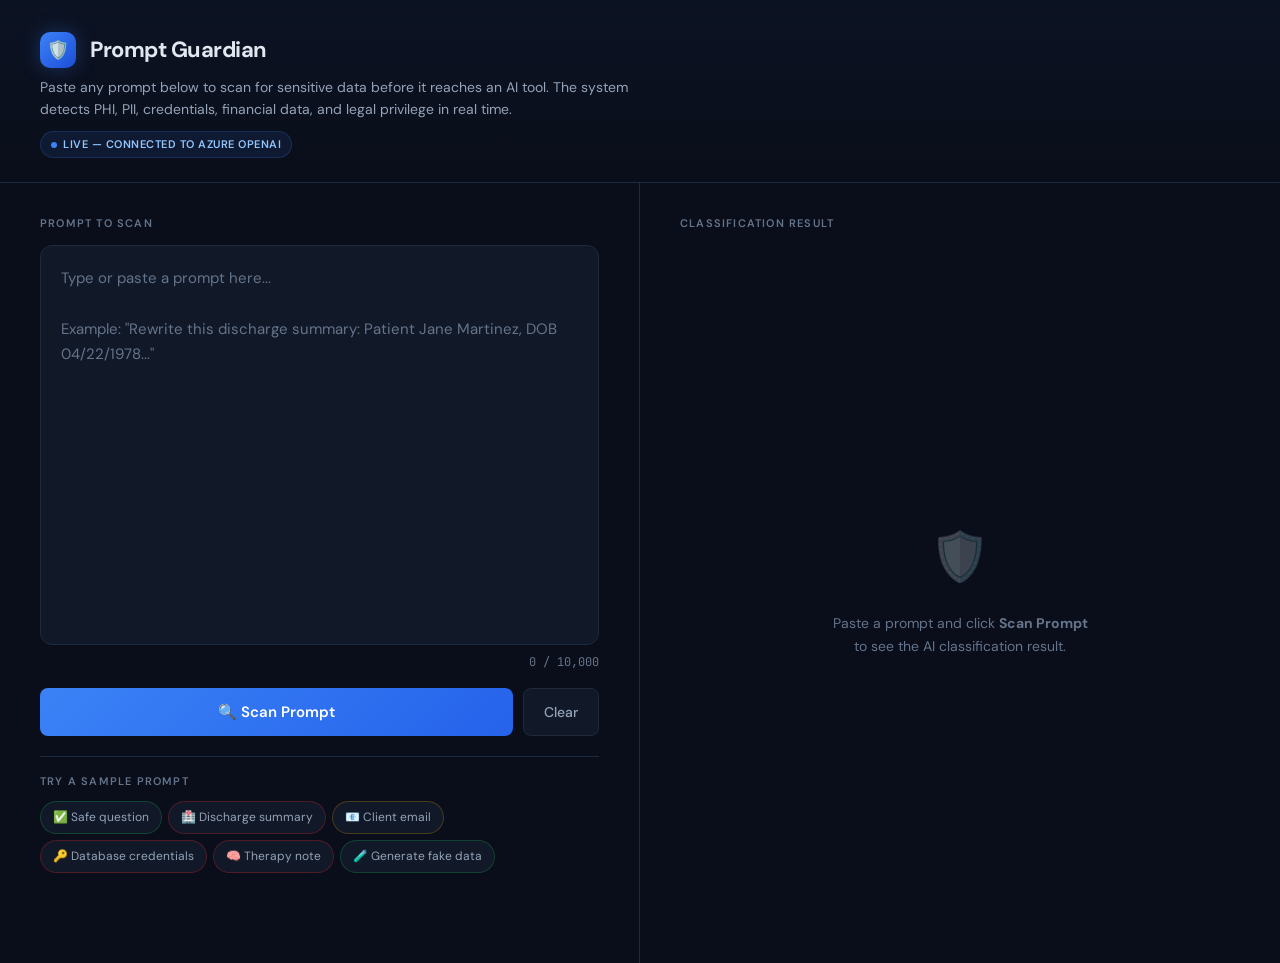
==== 10-prompt-guardian/sim-ui/index.html @ dbdebcb2 "Project 10 Phase 2 complete - Simulation UI with live Azure OpenAI classification" ====
<!DOCTYPE html>
<html lang="en">
<head>
<meta charset="UTF-8">
<meta name="viewport" content="width=device-width, initial-scale=1.0">
<title>Prompt Guardian — AI Prompt Safety Scanner</title>
<link href="https://fonts.googleapis.com/css2?family=DM+Sans:wght@400;500;600;700&family=JetBrains+Mono:wght@400;500&display=swap" rel="stylesheet">
<style>
  :root {
    --bg: #0a0e1a;
    --surface: #111827;
    --surface-hover: #1a2236;
    --border: #1e2a3e;
    --border-focus: #3b82f6;
    --text: #e2e8f0;
    --text-muted: #94a3b8;
    --text-dim: #64748b;
    --accent: #3b82f6;
    --allow-bg: #052e16;
    --allow-border: #16a34a;
    --allow-text: #4ade80;
    --allow-glow: rgba(74, 222, 128, 0.1);
    --redact-bg: #1a1500;
    --redact-border: #ca8a04;
    --redact-text: #facc15;
    --redact-glow: rgba(250, 204, 21, 0.1);
    --block-bg: #1a0505;
    --block-border: #dc2626;
    --block-text: #f87171;
    --block-glow: rgba(248, 113, 113, 0.1);
    --radius: 12px;
    --radius-sm: 8px;
    --font: 'DM Sans', sans-serif;
    --mono: 'JetBrains Mono', monospace;
  }

  * { margin: 0; padding: 0; box-sizing: border-box; }

  body {
    font-family: var(--font);
    background: var(--bg);
    color: var(--text);
    min-height: 100vh;
    line-height: 1.6;
  }

  /* Header */
  .header {
    padding: 32px 40px 24px;
    border-bottom: 1px solid var(--border);
    background: linear-gradient(180deg, rgba(59,130,246,0.04) 0%, transparent 100%);
  }

  .header-top {
    display: flex;
    align-items: center;
    gap: 14px;
    margin-bottom: 8px;
  }

  .shield-icon {
    width: 36px;
    height: 36px;
    background: linear-gradient(135deg, #3b82f6, #1d4ed8);
    border-radius: 10px;
    display: flex;
    align-items: center;
    justify-content: center;
    font-size: 18px;
    box-shadow: 0 0 20px rgba(59, 130, 246, 0.3);
  }

  .header h1 {
    font-size: 22px;
    font-weight: 700;
    letter-spacing: -0.5px;
  }

  .header p {
    color: var(--text-muted);
    font-size: 14px;
    max-width: 600px;
  }

  .header .badge {
    display: inline-flex;
    align-items: center;
    gap: 6px;
    background: rgba(59, 130, 246, 0.1);
    border: 1px solid rgba(59, 130, 246, 0.2);
    color: #93c5fd;
    font-size: 11px;
    font-weight: 600;
    padding: 4px 10px;
    border-radius: 20px;
    margin-top: 10px;
    text-transform: uppercase;
    letter-spacing: 0.5px;
  }

  .badge::before {
    content: '';
    width: 6px;
    height: 6px;
    background: #3b82f6;
    border-radius: 50%;
    animation: pulse-dot 2s ease-in-out infinite;
  }

  @keyframes pulse-dot {
    0%, 100% { opacity: 1; }
    50% { opacity: 0.4; }
  }

  /* Main layout */
  .main {
    display: grid;
    grid-template-columns: 1fr 1fr;
    min-height: calc(100vh - 120px);
  }

  /* Left panel - input */
  .panel-input {
    padding: 32px 40px;
    border-right: 1px solid var(--border);
    display: flex;
    flex-direction: column;
  }

  .panel-label {
    font-size: 11px;
    font-weight: 600;
    text-transform: uppercase;
    letter-spacing: 1.2px;
    color: var(--text-dim);
    margin-bottom: 12px;
  }

  .prompt-textarea {
    flex: 1;
    min-height: 240px;
    max-height: 400px;
    background: var(--surface);
    border: 1px solid var(--border);
    border-radius: var(--radius);
    padding: 20px;
    font-family: var(--font);
    font-size: 15px;
    color: var(--text);
    resize: none;
    outline: none;
    transition: border-color 0.2s, box-shadow 0.2s;
    line-height: 1.7;
  }

  .prompt-textarea::placeholder {
    color: var(--text-dim);
  }

  .prompt-textarea:focus {
    border-color: var(--border-focus);
    box-shadow: 0 0 0 3px rgba(59, 130, 246, 0.15);
  }

  .char-count {
    font-family: var(--mono);
    font-size: 12px;
    color: var(--text-dim);
    text-align: right;
    margin-top: 8px;
  }

  /* Buttons */
  .button-row {
    display: flex;
    gap: 10px;
    margin-top: 16px;
  }

  .btn-scan {
    flex: 1;
    padding: 14px 24px;
    background: linear-gradient(135deg, #3b82f6, #2563eb);
    border: none;
    border-radius: var(--radius-sm);
    color: white;
    font-family: var(--font);
    font-size: 15px;
    font-weight: 600;
    cursor: pointer;
    transition: all 0.2s;
    display: flex;
    align-items: center;
    justify-content: center;
    gap: 8px;
  }

  .btn-scan:hover:not(:disabled) {
    transform: translateY(-1px);
    box-shadow: 0 4px 20px rgba(59, 130, 246, 0.4);
  }

  .btn-scan:disabled {
    opacity: 0.5;
    cursor: not-allowed;
  }

  .btn-scan.scanning {
    background: linear-gradient(135deg, #1e40af, #1d4ed8);
  }

  .btn-clear {
    padding: 14px 20px;
    background: var(--surface);
    border: 1px solid var(--border);
    border-radius: var(--radius-sm);
    color: var(--text-muted);
    font-family: var(--font);
    font-size: 14px;
    font-weight: 500;
    cursor: pointer;
    transition: all 0.2s;
  }

  .btn-clear:hover {
    border-color: var(--text-dim);
    color: var(--text);
  }

  /* Sample prompts */
  .samples {
    margin-top: 20px;
    padding-top: 16px;
    border-top: 1px solid var(--border);
  }

  .samples-label {
    font-size: 11px;
    font-weight: 600;
    text-transform: uppercase;
    letter-spacing: 1.2px;
    color: var(--text-dim);
    margin-bottom: 10px;
  }

  .sample-chips {
    display: flex;
    flex-wrap: wrap;
    gap: 6px;
  }

  .chip {
    padding: 6px 12px;
    background: var(--surface);
    border: 1px solid var(--border);
    border-radius: 20px;
    font-size: 12px;
    color: var(--text-muted);
    cursor: pointer;
    transition: all 0.2s;
    white-space: nowrap;
  }

  .chip:hover {
    border-color: var(--accent);
    color: var(--text);
    background: rgba(59, 130, 246, 0.05);
  }

  .chip.phi { border-color: rgba(220, 38, 38, 0.3); }
  .chip.phi:hover { border-color: #dc2626; color: var(--block-text); }
  .chip.pii { border-color: rgba(202, 138, 4, 0.3); }
  .chip.pii:hover { border-color: #ca8a04; color: var(--redact-text); }
  .chip.clean { border-color: rgba(22, 163, 74, 0.3); }
  .chip.clean:hover { border-color: #16a34a; color: var(--allow-text); }
  .chip.cred { border-color: rgba(220, 38, 38, 0.3); }
  .chip.cred:hover { border-color: #dc2626; color: var(--block-text); }

  /* Right panel - results */
  .panel-result {
    padding: 32px 40px;
    display: flex;
    flex-direction: column;
    overflow-y: auto;
  }

  /* Empty state */
  .empty-state {
    flex: 1;
    display: flex;
    flex-direction: column;
    align-items: center;
    justify-content: center;
    text-align: center;
    color: var(--text-dim);
  }

  .empty-state .icon {
    font-size: 48px;
    margin-bottom: 16px;
    opacity: 0.3;
  }

  .empty-state p {
    font-size: 14px;
    line-height: 1.6;
  }

  /* Scanning state */
  .scanning-state {
    flex: 1;
    display: flex;
    flex-direction: column;
    align-items: center;
    justify-content: center;
  }

  .scan-animation {
    width: 48px;
    height: 48px;
    border: 3px solid var(--border);
    border-top-color: var(--accent);
    border-radius: 50%;
    animation: spin 0.8s linear infinite;
    margin-bottom: 16px;
  }

  @keyframes spin {
    to { transform: rotate(360deg); }
  }

  .scanning-text {
    color: var(--text-muted);
    font-size: 14px;
  }

  /* Result card */
  .result-card {
    animation: fadeIn 0.3s ease-out;
  }

  @keyframes fadeIn {
    from { opacity: 0; transform: translateY(10px); }
    to { opacity: 1; transform: translateY(0); }
  }

  /* Verdict banner */
  .verdict {
    padding: 20px 24px;
    border-radius: var(--radius);
    margin-bottom: 20px;
    display: flex;
    align-items: center;
    gap: 16px;
  }

  .verdict.allow {
    background: var(--allow-bg);
    border: 1px solid var(--allow-border);
    box-shadow: 0 0 30px var(--allow-glow);
  }

  .verdict.redact {
    background: var(--redact-bg);
    border: 1px solid var(--redact-border);
    box-shadow: 0 0 30px var(--redact-glow);
  }

  .verdict.block {
    background: var(--block-bg);
    border: 1px solid var(--block-border);
    box-shadow: 0 0 30px var(--block-glow);
  }

  .verdict-icon {
    font-size: 32px;
    flex-shrink: 0;
  }

  .verdict-content h2 {
    font-size: 20px;
    font-weight: 700;
    letter-spacing: -0.3px;
  }

  .verdict.allow h2 { color: var(--allow-text); }
  .verdict.redact h2 { color: var(--redact-text); }
  .verdict.block h2 { color: var(--block-text); }

  .verdict-content p {
    font-size: 14px;
    color: var(--text-muted);
    margin-top: 2px;
  }

  /* Meta row */
  .meta-row {
    display: flex;
    gap: 10px;
    margin-bottom: 20px;
    flex-wrap: wrap;
  }

  .meta-tag {
    font-family: var(--mono);
    font-size: 12px;
    padding: 5px 12px;
    border-radius: 6px;
    background: var(--surface);
    border: 1px solid var(--border);
    color: var(--text-muted);
  }

  .meta-tag span { color: var(--text); font-weight: 500; }

  /* Detail sections */
  .detail-section {
    margin-bottom: 20px;
  }

  .detail-section h3 {
    font-size: 11px;
    font-weight: 600;
    text-transform: uppercase;
    letter-spacing: 1.2px;
    color: var(--text-dim);
    margin-bottom: 8px;
  }

  .detail-box {
    background: var(--surface);
    border: 1px solid var(--border);
    border-radius: var(--radius-sm);
    padding: 16px;
    font-size: 14px;
    line-height: 1.7;
    color: var(--text);
  }

  /* Flagged content */
  .flagged-list {
    list-style: none;
    display: flex;
    flex-direction: column;
    gap: 6px;
  }

  .flagged-item {
    font-family: var(--mono);
    font-size: 13px;
    padding: 8px 12px;
    background: rgba(220, 38, 38, 0.08);
    border: 1px solid rgba(220, 38, 38, 0.2);
    border-radius: 6px;
    color: var(--block-text);
  }

  /* Redacted prompt */
  .redacted-box {
    background: var(--surface);
    border: 1px solid var(--border);
    border-radius: var(--radius-sm);
    padding: 16px;
    font-size: 14px;
    line-height: 1.7;
    color: var(--text);
    white-space: pre-wrap;
  }

  .redacted-box mark {
    background: rgba(202, 138, 4, 0.2);
    color: var(--redact-text);
    padding: 1px 6px;
    border-radius: 3px;
    font-weight: 600;
  }

  /* Audit ref */
  .audit-ref {
    font-family: var(--mono);
    font-size: 11px;
    color: var(--text-dim);
    padding: 10px 14px;
    background: var(--surface);
    border: 1px solid var(--border);
    border-radius: 6px;
    margin-top: 16px;
    display: flex;
    align-items: center;
    gap: 8px;
  }

  .audit-ref::before {
    content: '🔒';
    font-size: 13px;
  }

  /* Responsive */
  @media (max-width: 900px) {
    .main { grid-template-columns: 1fr; }
    .panel-input { border-right: none; border-bottom: 1px solid var(--border); }
    .header { padding: 24px 20px 20px; }
    .panel-input, .panel-result { padding: 24px 20px; }
  }
</style>
</head>
<body>

<div class="header">
  <div class="header-top">
    <div class="shield-icon">🛡️</div>
    <h1>Prompt Guardian</h1>
  </div>
  <p>Paste any prompt below to scan for sensitive data before it reaches an AI tool. The system detects PHI, PII, credentials, financial data, and legal privilege in real time.</p>
  <div class="badge">Live — Connected to Azure OpenAI</div>
</div>

<div class="main">
  <!-- Left: Input -->
  <div class="panel-input">
    <div class="panel-label">Prompt to scan</div>
    <textarea id="prompt" class="prompt-textarea" placeholder="Type or paste a prompt here...&#10;&#10;Example: &quot;Rewrite this discharge summary: Patient Jane Martinez, DOB 04/22/1978...&quot;"></textarea>
    <div class="char-count"><span id="charCount">0</span> / 10,000</div>

    <div class="button-row">
      <button id="scanBtn" class="btn-scan" onclick="scanPrompt()">
        <span id="scanText">🔍 Scan Prompt</span>
      </button>
      <button class="btn-clear" onclick="clearAll()">Clear</button>
    </div>

    <div class="samples">
      <div class="samples-label">Try a sample prompt</div>
      <div class="sample-chips">
        <div class="chip clean" onclick="loadSample('clean')">✅ Safe question</div>
        <div class="chip phi" onclick="loadSample('phi')">🏥 Discharge summary</div>
        <div class="chip pii" onclick="loadSample('pii')">📧 Client email</div>
        <div class="chip cred" onclick="loadSample('cred')">🔑 Database credentials</div>
        <div class="chip phi" onclick="loadSample('therapy')">🧠 Therapy note</div>
        <div class="chip clean" onclick="loadSample('fake')">🧪 Generate fake data</div>
      </div>
    </div>
  </div>

  <!-- Right: Results -->
  <div class="panel-result">
    <div class="panel-label">Classification result</div>

    <div id="emptyState" class="empty-state">
      <div class="icon">🛡️</div>
      <p>Paste a prompt and click <strong>Scan Prompt</strong><br>to see the AI classification result.</p>
    </div>

    <div id="scanningState" class="scanning-state" style="display:none">
      <div class="scan-animation"></div>
      <div class="scanning-text">Analyzing prompt with Azure OpenAI...</div>
    </div>

    <div id="resultCard" class="result-card" style="display:none"></div>
  </div>
</div>

<script>
const API_URL = 'https://fn-promptguard-061l6f.azurewebsites.net/api/classify';

const SAMPLES = {
  clean: "What's the best way to set up Azure Monitor alerts for CPU usage spikes on a virtual machine?",
  phi: "Please rewrite this discharge summary to sound more professional: Patient Jane Martinez, DOB 04/22/1978, MRN 4829301, was admitted on 03/15/2026 for acute appendicitis. Dr. Patel performed laparoscopic appendectomy. Patient discharged 03/17/2026 with Percocet 5mg prescribed.",
  pii: "Write a professional email to our client at john.smith@acmecorp.com confirming the meeting on Thursday at 2pm. His phone number is 614-555-0142.",
  cred: "I'm getting an error connecting to our production database. Here's my connection string: Server=sql-prod-east.database.windows.net;Database=PatientRecords;User Id=admin;Password=Pr0d$ecure!2026;",
  therapy: "Proofread this therapy note: Session with Alex P., age 17. Patient reports increased anxiety following parents' divorce. Expressed suicidal ideation for the first time. Safety plan established. Parent (Michelle P.) notified.",
  fake: "Generate sample patient data for testing our new intake form. I need 5 fake patients with names, DOBs, and insurance IDs."
};

const textarea = document.getElementById('prompt');
const charCount = document.getElementById('charCount');
const scanBtn = document.getElementById('scanBtn');
const scanText = document.getElementById('scanText');

textarea.addEventListener('input', () => {
  charCount.textContent = textarea.value.length;
});

function loadSample(key) {
  textarea.value = SAMPLES[key];
  charCount.textContent = textarea.value.length;
  textarea.focus();
}

function clearAll() {
  textarea.value = '';
  charCount.textContent = '0';
  document.getElementById('emptyState').style.display = 'flex';
  document.getElementById('scanningState').style.display = 'none';
  document.getElementById('resultCard').style.display = 'none';
}

async function scanPrompt() {
  const prompt = textarea.value.trim();
  if (!prompt) return;

  // Show scanning
  document.getElementById('emptyState').style.display = 'none';
  document.getElementById('resultCard').style.display = 'none';
  document.getElementById('scanningState').style.display = 'flex';
  scanBtn.disabled = true;
  scanBtn.classList.add('scanning');
  scanText.textContent = '⏳ Scanning...';

  try {
    const response = await fetch(API_URL, {
      method: 'POST',
      headers: { 'Content-Type': 'application/json', 'X-User-ID': 'sim-ui-demo' },
      body: JSON.stringify({ prompt })
    });

    const result = await response.json();
    renderResult(result);
  } catch (err) {
    renderError(err.message);
  } finally {
    scanBtn.disabled = false;
    scanBtn.classList.remove('scanning');
    scanText.textContent = '🔍 Scan Prompt';
  }
}

function renderResult(r) {
  document.getElementById('scanningState').style.display = 'none';
  const card = document.getElementById('resultCard');
  card.style.display = 'block';

  const action = (r.action || 'UNKNOWN').toUpperCase();
  const cls = action === 'ALLOW' ? 'allow' : action === 'REDACT' ? 'redact' : 'block';
  const icon = action === 'ALLOW' ? '✅' : action === 'REDACT' ? '✂️' : '⛔';
  const label = action === 'ALLOW' ? 'Safe to Proceed' : action === 'REDACT' ? 'Sensitive Content — Redacted Version Available' : 'Blocked — Sensitive Data Detected';

  let html = `
    <div class="verdict ${cls}">
      <div class="verdict-icon">${icon}</div>
      <div class="verdict-content">
        <h2>${action}</h2>
        <p>${label}</p>
      </div>
    </div>

    <div class="meta-row">
      <div class="meta-tag">Category: <span>${r.category || '—'}</span></div>
      <div class="meta-tag">Severity: <span>${r.severity || '—'}</span></div>
      <div class="meta-tag">Confidence: <span>${r.confidence || '—'}</span></div>
    </div>

    <div class="detail-section">
      <h3>AI Assessment</h3>
      <div class="detail-box">${r.summary || 'No summary available.'}</div>
    </div>

    <div class="detail-section">
      <h3>Recommended Action</h3>
      <div class="detail-box">${r.recommended_action || '—'}</div>
    </div>
  `;

  // Flagged content
  if (r.flagged_content && r.flagged_content.length > 0) {
    html += `
      <div class="detail-section">
        <h3>Flagged Content</h3>
        <ul class="flagged-list">
          ${r.flagged_content.map(f => `<li class="flagged-item">${escapeHtml(f)}</li>`).join('')}
        </ul>
      </div>
    `;
  }

  // Redacted prompt
  if (r.redacted_prompt) {
    const highlighted = escapeHtml(r.redacted_prompt).replace(
      /\[REDACTED[^\]]*\]/g,
      match => `<mark>${match}</mark>`
    );
    html += `
      <div class="detail-section">
        <h3>Redacted Version — Safe to Use</h3>
        <div class="redacted-box">${highlighted}</div>
      </div>
    `;
  }

  // Audit reference
  if (r.audit_ref) {
    html += `<div class="audit-ref">Logged to compliance audit trail: ${r.audit_ref}</div>`;
  }

  card.innerHTML = html;
}

function renderError(msg) {
  document.getElementById('scanningState').style.display = 'none';
  const card = document.getElementById('resultCard');
  card.style.display = 'block';
  card.innerHTML = `
    <div class="verdict block">
      <div class="verdict-icon">⚠️</div>
      <div class="verdict-content">
        <h2>Error</h2>
        <p>${escapeHtml(msg)}</p>
      </div>
    </div>
  `;
}

function escapeHtml(text) {
  const div = document.createElement('div');
  div.textContent = text;
  return div.innerHTML;
}

// Allow Ctrl+Enter to scan
textarea.addEventListener('keydown', (e) => {
  if (e.ctrlKey && e.key === 'Enter') scanPrompt();
});
</script>
</body>
</html>
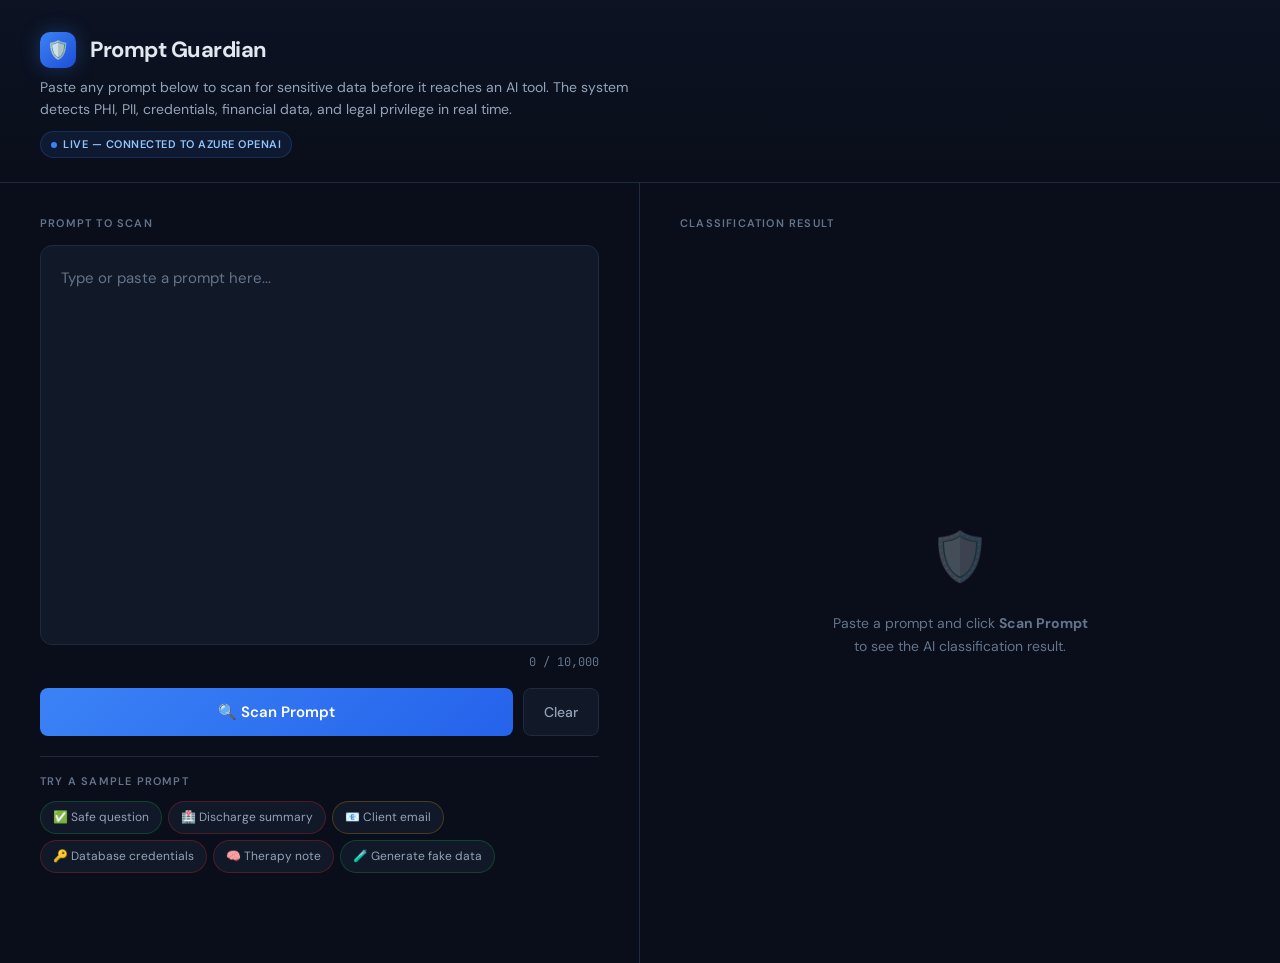
==== commit fb024521: "Project 10 Phase 4 complete - Override system with automated manager email notification" ====
--- a/10-prompt-guardian/sim-ui/index.html
+++ b/10-prompt-guardian/sim-ui/index.html
@@ -33,479 +33,78 @@
     --font: 'DM Sans', sans-serif;
     --mono: 'JetBrains Mono', monospace;
   }
-
   * { margin: 0; padding: 0; box-sizing: border-box; }
-
-  body {
-    font-family: var(--font);
-    background: var(--bg);
-    color: var(--text);
-    min-height: 100vh;
-    line-height: 1.6;
-  }
-
-  /* Header */
-  .header {
-    padding: 32px 40px 24px;
-    border-bottom: 1px solid var(--border);
-    background: linear-gradient(180deg, rgba(59,130,246,0.04) 0%, transparent 100%);
-  }
-
-  .header-top {
-    display: flex;
-    align-items: center;
-    gap: 14px;
-    margin-bottom: 8px;
-  }
-
-  .shield-icon {
-    width: 36px;
-    height: 36px;
-    background: linear-gradient(135deg, #3b82f6, #1d4ed8);
-    border-radius: 10px;
-    display: flex;
-    align-items: center;
-    justify-content: center;
-    font-size: 18px;
-    box-shadow: 0 0 20px rgba(59, 130, 246, 0.3);
-  }
-
-  .header h1 {
-    font-size: 22px;
-    font-weight: 700;
-    letter-spacing: -0.5px;
-  }
-
-  .header p {
-    color: var(--text-muted);
-    font-size: 14px;
-    max-width: 600px;
-  }
-
-  .header .badge {
-    display: inline-flex;
-    align-items: center;
-    gap: 6px;
-    background: rgba(59, 130, 246, 0.1);
-    border: 1px solid rgba(59, 130, 246, 0.2);
-    color: #93c5fd;
-    font-size: 11px;
-    font-weight: 600;
-    padding: 4px 10px;
-    border-radius: 20px;
-    margin-top: 10px;
-    text-transform: uppercase;
-    letter-spacing: 0.5px;
-  }
-
-  .badge::before {
-    content: '';
-    width: 6px;
-    height: 6px;
-    background: #3b82f6;
-    border-radius: 50%;
-    animation: pulse-dot 2s ease-in-out infinite;
-  }
-
-  @keyframes pulse-dot {
-    0%, 100% { opacity: 1; }
-    50% { opacity: 0.4; }
-  }
-
-  /* Main layout */
-  .main {
-    display: grid;
-    grid-template-columns: 1fr 1fr;
-    min-height: calc(100vh - 120px);
-  }
-
-  /* Left panel - input */
-  .panel-input {
-    padding: 32px 40px;
-    border-right: 1px solid var(--border);
-    display: flex;
-    flex-direction: column;
-  }
-
-  .panel-label {
-    font-size: 11px;
-    font-weight: 600;
-    text-transform: uppercase;
-    letter-spacing: 1.2px;
-    color: var(--text-dim);
-    margin-bottom: 12px;
-  }
-
-  .prompt-textarea {
-    flex: 1;
-    min-height: 240px;
-    max-height: 400px;
-    background: var(--surface);
-    border: 1px solid var(--border);
-    border-radius: var(--radius);
-    padding: 20px;
-    font-family: var(--font);
-    font-size: 15px;
-    color: var(--text);
-    resize: none;
-    outline: none;
-    transition: border-color 0.2s, box-shadow 0.2s;
-    line-height: 1.7;
-  }
-
-  .prompt-textarea::placeholder {
-    color: var(--text-dim);
-  }
-
-  .prompt-textarea:focus {
-    border-color: var(--border-focus);
-    box-shadow: 0 0 0 3px rgba(59, 130, 246, 0.15);
-  }
-
-  .char-count {
-    font-family: var(--mono);
-    font-size: 12px;
-    color: var(--text-dim);
-    text-align: right;
-    margin-top: 8px;
-  }
-
-  /* Buttons */
-  .button-row {
-    display: flex;
-    gap: 10px;
-    margin-top: 16px;
-  }
-
-  .btn-scan {
-    flex: 1;
-    padding: 14px 24px;
-    background: linear-gradient(135deg, #3b82f6, #2563eb);
-    border: none;
-    border-radius: var(--radius-sm);
-    color: white;
-    font-family: var(--font);
-    font-size: 15px;
-    font-weight: 600;
-    cursor: pointer;
-    transition: all 0.2s;
-    display: flex;
-    align-items: center;
-    justify-content: center;
-    gap: 8px;
-  }
-
-  .btn-scan:hover:not(:disabled) {
-    transform: translateY(-1px);
-    box-shadow: 0 4px 20px rgba(59, 130, 246, 0.4);
-  }
-
-  .btn-scan:disabled {
-    opacity: 0.5;
-    cursor: not-allowed;
-  }
-
-  .btn-scan.scanning {
-    background: linear-gradient(135deg, #1e40af, #1d4ed8);
-  }
-
-  .btn-clear {
-    padding: 14px 20px;
-    background: var(--surface);
-    border: 1px solid var(--border);
-    border-radius: var(--radius-sm);
-    color: var(--text-muted);
-    font-family: var(--font);
-    font-size: 14px;
-    font-weight: 500;
-    cursor: pointer;
-    transition: all 0.2s;
-  }
-
-  .btn-clear:hover {
-    border-color: var(--text-dim);
-    color: var(--text);
-  }
-
-  /* Sample prompts */
-  .samples {
-    margin-top: 20px;
-    padding-top: 16px;
-    border-top: 1px solid var(--border);
-  }
-
-  .samples-label {
-    font-size: 11px;
-    font-weight: 600;
-    text-transform: uppercase;
-    letter-spacing: 1.2px;
-    color: var(--text-dim);
-    margin-bottom: 10px;
-  }
-
-  .sample-chips {
-    display: flex;
-    flex-wrap: wrap;
-    gap: 6px;
-  }
-
-  .chip {
-    padding: 6px 12px;
-    background: var(--surface);
-    border: 1px solid var(--border);
-    border-radius: 20px;
-    font-size: 12px;
-    color: var(--text-muted);
-    cursor: pointer;
-    transition: all 0.2s;
-    white-space: nowrap;
-  }
-
-  .chip:hover {
-    border-color: var(--accent);
-    color: var(--text);
-    background: rgba(59, 130, 246, 0.05);
-  }
-
-  .chip.phi { border-color: rgba(220, 38, 38, 0.3); }
-  .chip.phi:hover { border-color: #dc2626; color: var(--block-text); }
-  .chip.pii { border-color: rgba(202, 138, 4, 0.3); }
-  .chip.pii:hover { border-color: #ca8a04; color: var(--redact-text); }
-  .chip.clean { border-color: rgba(22, 163, 74, 0.3); }
-  .chip.clean:hover { border-color: #16a34a; color: var(--allow-text); }
-  .chip.cred { border-color: rgba(220, 38, 38, 0.3); }
-  .chip.cred:hover { border-color: #dc2626; color: var(--block-text); }
-
-  /* Right panel - results */
-  .panel-result {
-    padding: 32px 40px;
-    display: flex;
-    flex-direction: column;
-    overflow-y: auto;
-  }
-
-  /* Empty state */
-  .empty-state {
-    flex: 1;
-    display: flex;
-    flex-direction: column;
-    align-items: center;
-    justify-content: center;
-    text-align: center;
-    color: var(--text-dim);
-  }
-
-  .empty-state .icon {
-    font-size: 48px;
-    margin-bottom: 16px;
-    opacity: 0.3;
-  }
-
-  .empty-state p {
-    font-size: 14px;
-    line-height: 1.6;
-  }
-
-  /* Scanning state */
-  .scanning-state {
-    flex: 1;
-    display: flex;
-    flex-direction: column;
-    align-items: center;
-    justify-content: center;
-  }
-
-  .scan-animation {
-    width: 48px;
-    height: 48px;
-    border: 3px solid var(--border);
-    border-top-color: var(--accent);
-    border-radius: 50%;
-    animation: spin 0.8s linear infinite;
-    margin-bottom: 16px;
-  }
-
-  @keyframes spin {
-    to { transform: rotate(360deg); }
-  }
-
-  .scanning-text {
-    color: var(--text-muted);
-    font-size: 14px;
-  }
-
-  /* Result card */
-  .result-card {
-    animation: fadeIn 0.3s ease-out;
-  }
-
-  @keyframes fadeIn {
-    from { opacity: 0; transform: translateY(10px); }
-    to { opacity: 1; transform: translateY(0); }
-  }
-
-  /* Verdict banner */
-  .verdict {
-    padding: 20px 24px;
-    border-radius: var(--radius);
-    margin-bottom: 20px;
-    display: flex;
-    align-items: center;
-    gap: 16px;
-  }
-
-  .verdict.allow {
-    background: var(--allow-bg);
-    border: 1px solid var(--allow-border);
-    box-shadow: 0 0 30px var(--allow-glow);
-  }
-
-  .verdict.redact {
-    background: var(--redact-bg);
-    border: 1px solid var(--redact-border);
-    box-shadow: 0 0 30px var(--redact-glow);
-  }
-
-  .verdict.block {
-    background: var(--block-bg);
-    border: 1px solid var(--block-border);
-    box-shadow: 0 0 30px var(--block-glow);
-  }
-
-  .verdict-icon {
-    font-size: 32px;
-    flex-shrink: 0;
-  }
-
-  .verdict-content h2 {
-    font-size: 20px;
-    font-weight: 700;
-    letter-spacing: -0.3px;
-  }
-
-  .verdict.allow h2 { color: var(--allow-text); }
-  .verdict.redact h2 { color: var(--redact-text); }
-  .verdict.block h2 { color: var(--block-text); }
-
-  .verdict-content p {
-    font-size: 14px;
-    color: var(--text-muted);
-    margin-top: 2px;
-  }
-
-  /* Meta row */
-  .meta-row {
-    display: flex;
-    gap: 10px;
-    margin-bottom: 20px;
-    flex-wrap: wrap;
-  }
-
-  .meta-tag {
-    font-family: var(--mono);
-    font-size: 12px;
-    padding: 5px 12px;
-    border-radius: 6px;
-    background: var(--surface);
-    border: 1px solid var(--border);
-    color: var(--text-muted);
-  }
-
+  body { font-family: var(--font); background: var(--bg); color: var(--text); min-height: 100vh; line-height: 1.6; }
+  .header { padding: 32px 40px 24px; border-bottom: 1px solid var(--border); background: linear-gradient(180deg, rgba(59,130,246,0.04) 0%, transparent 100%); }
+  .header-top { display: flex; align-items: center; gap: 14px; margin-bottom: 8px; }
+  .shield-icon { width: 36px; height: 36px; background: linear-gradient(135deg, #3b82f6, #1d4ed8); border-radius: 10px; display: flex; align-items: center; justify-content: center; font-size: 18px; box-shadow: 0 0 20px rgba(59, 130, 246, 0.3); }
+  .header h1 { font-size: 22px; font-weight: 700; letter-spacing: -0.5px; }
+  .header p { color: var(--text-muted); font-size: 14px; max-width: 600px; }
+  .header .badge { display: inline-flex; align-items: center; gap: 6px; background: rgba(59, 130, 246, 0.1); border: 1px solid rgba(59, 130, 246, 0.2); color: #93c5fd; font-size: 11px; font-weight: 600; padding: 4px 10px; border-radius: 20px; margin-top: 10px; text-transform: uppercase; letter-spacing: 0.5px; }
+  .badge::before { content: ''; width: 6px; height: 6px; background: #3b82f6; border-radius: 50%; animation: pulse-dot 2s ease-in-out infinite; }
+  @keyframes pulse-dot { 0%, 100% { opacity: 1; } 50% { opacity: 0.4; } }
+  .main { display: grid; grid-template-columns: 1fr 1fr; min-height: calc(100vh - 120px); }
+  .panel-input { padding: 32px 40px; border-right: 1px solid var(--border); display: flex; flex-direction: column; }
+  .panel-label { font-size: 11px; font-weight: 600; text-transform: uppercase; letter-spacing: 1.2px; color: var(--text-dim); margin-bottom: 12px; }
+  .prompt-textarea { flex: 1; min-height: 240px; max-height: 400px; background: var(--surface); border: 1px solid var(--border); border-radius: var(--radius); padding: 20px; font-family: var(--font); font-size: 15px; color: var(--text); resize: none; outline: none; transition: border-color 0.2s, box-shadow 0.2s; line-height: 1.7; }
+  .prompt-textarea::placeholder { color: var(--text-dim); }
+  .prompt-textarea:focus { border-color: var(--border-focus); box-shadow: 0 0 0 3px rgba(59, 130, 246, 0.15); }
+  .char-count { font-family: var(--mono); font-size: 12px; color: var(--text-dim); text-align: right; margin-top: 8px; }
+  .button-row { display: flex; gap: 10px; margin-top: 16px; }
+  .btn-scan { flex: 1; padding: 14px 24px; background: linear-gradient(135deg, #3b82f6, #2563eb); border: none; border-radius: var(--radius-sm); color: white; font-family: var(--font); font-size: 15px; font-weight: 600; cursor: pointer; transition: all 0.2s; display: flex; align-items: center; justify-content: center; gap: 8px; }
+  .btn-scan:hover:not(:disabled) { transform: translateY(-1px); box-shadow: 0 4px 20px rgba(59, 130, 246, 0.4); }
+  .btn-scan:disabled { opacity: 0.5; cursor: not-allowed; }
+  .btn-clear { padding: 14px 20px; background: var(--surface); border: 1px solid var(--border); border-radius: var(--radius-sm); color: var(--text-muted); font-family: var(--font); font-size: 14px; font-weight: 500; cursor: pointer; transition: all 0.2s; }
+  .btn-clear:hover { border-color: var(--text-dim); color: var(--text); }
+  .samples { margin-top: 20px; padding-top: 16px; border-top: 1px solid var(--border); }
+  .samples-label { font-size: 11px; font-weight: 600; text-transform: uppercase; letter-spacing: 1.2px; color: var(--text-dim); margin-bottom: 10px; }
+  .sample-chips { display: flex; flex-wrap: wrap; gap: 6px; }
+  .chip { padding: 6px 12px; background: var(--surface); border: 1px solid var(--border); border-radius: 20px; font-size: 12px; color: var(--text-muted); cursor: pointer; transition: all 0.2s; white-space: nowrap; }
+  .chip:hover { border-color: var(--accent); color: var(--text); background: rgba(59, 130, 246, 0.05); }
+  .chip.phi { border-color: rgba(220, 38, 38, 0.3); } .chip.phi:hover { border-color: #dc2626; color: var(--block-text); }
+  .chip.pii { border-color: rgba(202, 138, 4, 0.3); } .chip.pii:hover { border-color: #ca8a04; color: var(--redact-text); }
+  .chip.clean { border-color: rgba(22, 163, 74, 0.3); } .chip.clean:hover { border-color: #16a34a; color: var(--allow-text); }
+  .chip.cred { border-color: rgba(220, 38, 38, 0.3); } .chip.cred:hover { border-color: #dc2626; color: var(--block-text); }
+  .panel-result { padding: 32px 40px; display: flex; flex-direction: column; overflow-y: auto; }
+  .empty-state { flex: 1; display: flex; flex-direction: column; align-items: center; justify-content: center; text-align: center; color: var(--text-dim); }
+  .empty-state .icon { font-size: 48px; margin-bottom: 16px; opacity: 0.3; }
+  .empty-state p { font-size: 14px; line-height: 1.6; }
+  .scanning-state { flex: 1; display: flex; flex-direction: column; align-items: center; justify-content: center; }
+  .scan-animation { width: 48px; height: 48px; border: 3px solid var(--border); border-top-color: var(--accent); border-radius: 50%; animation: spin 0.8s linear infinite; margin-bottom: 16px; }
+  @keyframes spin { to { transform: rotate(360deg); } }
+  .scanning-text { color: var(--text-muted); font-size: 14px; }
+  .result-card { animation: fadeIn 0.3s ease-out; }
+  @keyframes fadeIn { from { opacity: 0; transform: translateY(10px); } to { opacity: 1; transform: translateY(0); } }
+  .verdict { padding: 20px 24px; border-radius: var(--radius); margin-bottom: 20px; display: flex; align-items: center; gap: 16px; }
+  .verdict.allow { background: var(--allow-bg); border: 1px solid var(--allow-border); box-shadow: 0 0 30px var(--allow-glow); }
+  .verdict.redact { background: var(--redact-bg); border: 1px solid var(--redact-border); box-shadow: 0 0 30px var(--redact-glow); }
+  .verdict.block { background: var(--block-bg); border: 1px solid var(--block-border); box-shadow: 0 0 30px var(--block-glow); }
+  .verdict-icon { font-size: 32px; flex-shrink: 0; }
+  .verdict-content h2 { font-size: 20px; font-weight: 700; letter-spacing: -0.3px; }
+  .verdict.allow h2 { color: var(--allow-text); } .verdict.redact h2 { color: var(--redact-text); } .verdict.block h2 { color: var(--block-text); }
+  .verdict-content p { font-size: 14px; color: var(--text-muted); margin-top: 2px; }
+  .meta-row { display: flex; gap: 10px; margin-bottom: 20px; flex-wrap: wrap; }
+  .meta-tag { font-family: var(--mono); font-size: 12px; padding: 5px 12px; border-radius: 6px; background: var(--surface); border: 1px solid var(--border); color: var(--text-muted); }
   .meta-tag span { color: var(--text); font-weight: 500; }
-
-  /* Detail sections */
-  .detail-section {
-    margin-bottom: 20px;
-  }
-
-  .detail-section h3 {
-    font-size: 11px;
-    font-weight: 600;
-    text-transform: uppercase;
-    letter-spacing: 1.2px;
-    color: var(--text-dim);
-    margin-bottom: 8px;
-  }
-
-  .detail-box {
-    background: var(--surface);
-    border: 1px solid var(--border);
-    border-radius: var(--radius-sm);
-    padding: 16px;
-    font-size: 14px;
-    line-height: 1.7;
-    color: var(--text);
-  }
-
-  /* Flagged content */
-  .flagged-list {
-    list-style: none;
-    display: flex;
-    flex-direction: column;
-    gap: 6px;
-  }
-
-  .flagged-item {
-    font-family: var(--mono);
-    font-size: 13px;
-    padding: 8px 12px;
-    background: rgba(220, 38, 38, 0.08);
-    border: 1px solid rgba(220, 38, 38, 0.2);
-    border-radius: 6px;
-    color: var(--block-text);
-  }
-
-  /* Redacted prompt */
-  .redacted-box {
-    background: var(--surface);
-    border: 1px solid var(--border);
-    border-radius: var(--radius-sm);
-    padding: 16px;
-    font-size: 14px;
-    line-height: 1.7;
-    color: var(--text);
-    white-space: pre-wrap;
-  }
-
-  .redacted-box mark {
-    background: rgba(202, 138, 4, 0.2);
-    color: var(--redact-text);
-    padding: 1px 6px;
-    border-radius: 3px;
-    font-weight: 600;
-  }
-
-  /* Audit ref */
-  .audit-ref {
-    font-family: var(--mono);
-    font-size: 11px;
-    color: var(--text-dim);
-    padding: 10px 14px;
-    background: var(--surface);
-    border: 1px solid var(--border);
-    border-radius: 6px;
-    margin-top: 16px;
-    display: flex;
-    align-items: center;
-    gap: 8px;
-  }
-
-  .audit-ref::before {
-    content: '🔒';
-    font-size: 13px;
-  }
-
-  /* Responsive */
-  @media (max-width: 900px) {
-    .main { grid-template-columns: 1fr; }
-    .panel-input { border-right: none; border-bottom: 1px solid var(--border); }
-    .header { padding: 24px 20px 20px; }
-    .panel-input, .panel-result { padding: 24px 20px; }
-  }
+  .detail-section { margin-bottom: 20px; }
+  .detail-section h3 { font-size: 11px; font-weight: 600; text-transform: uppercase; letter-spacing: 1.2px; color: var(--text-dim); margin-bottom: 8px; }
+  .detail-box { background: var(--surface); border: 1px solid var(--border); border-radius: var(--radius-sm); padding: 16px; font-size: 14px; line-height: 1.7; color: var(--text); }
+  .flagged-list { list-style: none; display: flex; flex-direction: column; gap: 6px; }
+  .flagged-item { font-family: var(--mono); font-size: 13px; padding: 8px 12px; background: rgba(220, 38, 38, 0.08); border: 1px solid rgba(220, 38, 38, 0.2); border-radius: 6px; color: var(--block-text); }
+  .redacted-box { background: var(--surface); border: 1px solid var(--border); border-radius: var(--radius-sm); padding: 16px; font-size: 14px; line-height: 1.7; color: var(--text); white-space: pre-wrap; }
+  .redacted-box mark { background: rgba(202, 138, 4, 0.2); color: var(--redact-text); padding: 1px 6px; border-radius: 3px; font-weight: 600; }
+  .audit-ref { font-family: var(--mono); font-size: 11px; color: var(--text-dim); padding: 10px 14px; background: var(--surface); border: 1px solid var(--border); border-radius: 6px; margin-top: 16px; display: flex; align-items: center; gap: 8px; }
+  .audit-ref::before { content: '🔒'; font-size: 13px; }
+  .override-panel { display: flex; flex-direction: column; gap: 10px; }
+  .override-select { padding: 10px 12px; background: var(--surface); border: 1px solid var(--border); border-radius: var(--radius-sm); color: var(--text); font-family: var(--font); font-size: 14px; }
+  .override-textarea { padding: 10px 12px; background: var(--surface); border: 1px solid var(--border); border-radius: var(--radius-sm); color: var(--text); font-family: var(--font); font-size: 14px; min-height: 60px; resize: vertical; }
+  .btn-override { padding: 12px 16px; background: linear-gradient(135deg, #ca8a04, #a16207); border: none; border-radius: var(--radius-sm); color: white; font-family: var(--font); font-size: 14px; font-weight: 600; cursor: pointer; transition: all 0.2s; }
+  .btn-override:hover { transform: translateY(-1px); box-shadow: 0 4px 16px rgba(202, 138, 4, 0.4); }
+  .override-warning { font-size: 12px; color: #94a3b8; background: rgba(202,138,4,0.08); border: 1px solid rgba(202,138,4,0.2); border-radius: 8px; padding: 12px; }
+  @media (max-width: 900px) { .main { grid-template-columns: 1fr; } .panel-input { border-right: none; border-bottom: 1px solid var(--border); } .header { padding: 24px 20px 20px; } .panel-input, .panel-result { padding: 24px 20px; } }
 </style>
 </head>
 <body>
-
 <div class="header">
   <div class="header-top">
     <div class="shield-icon">🛡️</div>
@@ -514,21 +113,15 @@
   <p>Paste any prompt below to scan for sensitive data before it reaches an AI tool. The system detects PHI, PII, credentials, financial data, and legal privilege in real time.</p>
   <div class="badge">Live — Connected to Azure OpenAI</div>
 </div>
-
 <div class="main">
-  <!-- Left: Input -->
   <div class="panel-input">
     <div class="panel-label">Prompt to scan</div>
-    <textarea id="prompt" class="prompt-textarea" placeholder="Type or paste a prompt here...&#10;&#10;Example: &quot;Rewrite this discharge summary: Patient Jane Martinez, DOB 04/22/1978...&quot;"></textarea>
+    <textarea id="prompt" class="prompt-textarea" placeholder="Type or paste a prompt here..."></textarea>
     <div class="char-count"><span id="charCount">0</span> / 10,000</div>
-
     <div class="button-row">
-      <button id="scanBtn" class="btn-scan" onclick="scanPrompt()">
-        <span id="scanText">🔍 Scan Prompt</span>
-      </button>
+      <button id="scanBtn" class="btn-scan" onclick="scanPrompt()"><span id="scanText">🔍 Scan Prompt</span></button>
       <button class="btn-clear" onclick="clearAll()">Clear</button>
     </div>
-
     <div class="samples">
       <div class="samples-label">Try a sample prompt</div>
       <div class="sample-chips">
@@ -541,27 +134,16 @@
       </div>
     </div>
   </div>
-
-  <!-- Right: Results -->
   <div class="panel-result">
     <div class="panel-label">Classification result</div>
-
-    <div id="emptyState" class="empty-state">
-      <div class="icon">🛡️</div>
-      <p>Paste a prompt and click <strong>Scan Prompt</strong><br>to see the AI classification result.</p>
-    </div>
-
-    <div id="scanningState" class="scanning-state" style="display:none">
-      <div class="scan-animation"></div>
-      <div class="scanning-text">Analyzing prompt with Azure OpenAI...</div>
-    </div>
-
+    <div id="emptyState" class="empty-state"><div class="icon">🛡️</div><p>Paste a prompt and click <strong>Scan Prompt</strong><br>to see the AI classification result.</p></div>
+    <div id="scanningState" class="scanning-state" style="display:none"><div class="scan-animation"></div><div class="scanning-text">Analyzing prompt with Azure OpenAI...</div></div>
     <div id="resultCard" class="result-card" style="display:none"></div>
   </div>
 </div>
-
 <script>
 const API_URL = 'https://fn-promptguard-061l6f.azurewebsites.net/api/classify';
+const OVERRIDE_URL = 'https://fn-promptguard-061l6f.azurewebsites.net/api/override';
 
 const SAMPLES = {
   clean: "What's the best way to set up Azure Monitor alerts for CPU usage spikes on a virtual machine?",
@@ -572,40 +154,24 @@
   fake: "Generate sample patient data for testing our new intake form. I need 5 fake patients with names, DOBs, and insurance IDs."
 };
 
+let lastResult = null;
+let lastPrompt = '';
+
 const textarea = document.getElementById('prompt');
 const charCount = document.getElementById('charCount');
-const scanBtn = document.getElementById('scanBtn');
-const scanText = document.getElementById('scanText');
-
-textarea.addEventListener('input', () => {
-  charCount.textContent = textarea.value.length;
-});
-
-function loadSample(key) {
-  textarea.value = SAMPLES[key];
-  charCount.textContent = textarea.value.length;
-  textarea.focus();
-}
-
-function clearAll() {
-  textarea.value = '';
-  charCount.textContent = '0';
-  document.getElementById('emptyState').style.display = 'flex';
-  document.getElementById('scanningState').style.display = 'none';
-  document.getElementById('resultCard').style.display = 'none';
-}
+textarea.addEventListener('input', () => { charCount.textContent = textarea.value.length; });
+
+function loadSample(key) { textarea.value = SAMPLES[key]; charCount.textContent = textarea.value.length; textarea.focus(); }
+function clearAll() { textarea.value = ''; charCount.textContent = '0'; document.getElementById('emptyState').style.display = 'flex'; document.getElementById('scanningState').style.display = 'none'; document.getElementById('resultCard').style.display = 'none'; lastResult = null; lastPrompt = ''; }
 
 async function scanPrompt() {
   const prompt = textarea.value.trim();
   if (!prompt) return;
-
-  // Show scanning
   document.getElementById('emptyState').style.display = 'none';
   document.getElementById('resultCard').style.display = 'none';
   document.getElementById('scanningState').style.display = 'flex';
-  scanBtn.disabled = true;
-  scanBtn.classList.add('scanning');
-  scanText.textContent = '⏳ Scanning...';
+  document.getElementById('scanBtn').disabled = true;
+  document.getElementById('scanText').textContent = '⏳ Scanning...';
 
   try {
     const response = await fetch(API_URL, {
@@ -613,15 +179,14 @@
       headers: { 'Content-Type': 'application/json', 'X-User-ID': 'sim-ui-demo' },
       body: JSON.stringify({ prompt })
     });
-
     const result = await response.json();
+    lastResult = result;
+    lastPrompt = prompt;
     renderResult(result);
-  } catch (err) {
-    renderError(err.message);
-  } finally {
-    scanBtn.disabled = false;
-    scanBtn.classList.remove('scanning');
-    scanText.textContent = '🔍 Scan Prompt';
+  } catch (err) { renderError(err.message); }
+  finally {
+    document.getElementById('scanBtn').disabled = false;
+    document.getElementById('scanText').textContent = '🔍 Scan Prompt';
   }
 }
 
@@ -629,97 +194,77 @@
   document.getElementById('scanningState').style.display = 'none';
   const card = document.getElementById('resultCard');
   card.style.display = 'block';
-
   const action = (r.action || 'UNKNOWN').toUpperCase();
   const cls = action === 'ALLOW' ? 'allow' : action === 'REDACT' ? 'redact' : 'block';
   const icon = action === 'ALLOW' ? '✅' : action === 'REDACT' ? '✂️' : '⛔';
   const label = action === 'ALLOW' ? 'Safe to Proceed' : action === 'REDACT' ? 'Sensitive Content — Redacted Version Available' : 'Blocked — Sensitive Data Detected';
 
-  let html = `
-    <div class="verdict ${cls}">
-      <div class="verdict-icon">${icon}</div>
-      <div class="verdict-content">
-        <h2>${action}</h2>
-        <p>${label}</p>
-      </div>
-    </div>
-
-    <div class="meta-row">
-      <div class="meta-tag">Category: <span>${r.category || '—'}</span></div>
-      <div class="meta-tag">Severity: <span>${r.severity || '—'}</span></div>
-      <div class="meta-tag">Confidence: <span>${r.confidence || '—'}</span></div>
-    </div>
-
-    <div class="detail-section">
-      <h3>AI Assessment</h3>
-      <div class="detail-box">${r.summary || 'No summary available.'}</div>
-    </div>
-
-    <div class="detail-section">
-      <h3>Recommended Action</h3>
-      <div class="detail-box">${r.recommended_action || '—'}</div>
-    </div>
-  `;
-
-  // Flagged content
+  let html = '<div class="verdict ' + cls + '"><div class="verdict-icon">' + icon + '</div><div class="verdict-content"><h2>' + action + '</h2><p>' + label + '</p></div></div>';
+  html += '<div class="meta-row"><div class="meta-tag">Category: <span>' + (r.category||'—') + '</span></div><div class="meta-tag">Severity: <span>' + (r.severity||'—') + '</span></div><div class="meta-tag">Confidence: <span>' + (r.confidence||'—') + '</span></div></div>';
+  html += '<div class="detail-section"><h3>AI Assessment</h3><div class="detail-box">' + escapeHtml(r.summary||'') + '</div></div>';
+  html += '<div class="detail-section"><h3>Recommended Action</h3><div class="detail-box">' + escapeHtml(r.recommended_action||'—') + '</div></div>';
+
   if (r.flagged_content && r.flagged_content.length > 0) {
-    html += `
-      <div class="detail-section">
-        <h3>Flagged Content</h3>
-        <ul class="flagged-list">
-          ${r.flagged_content.map(f => `<li class="flagged-item">${escapeHtml(f)}</li>`).join('')}
-        </ul>
-      </div>
-    `;
-  }
-
-  // Redacted prompt
+    html += '<div class="detail-section"><h3>Flagged Content</h3><ul class="flagged-list">';
+    r.flagged_content.forEach(function(f) { html += '<li class="flagged-item">' + escapeHtml(f) + '</li>'; });
+    html += '</ul></div>';
+  }
+
   if (r.redacted_prompt) {
-    const highlighted = escapeHtml(r.redacted_prompt).replace(
-      /\[REDACTED[^\]]*\]/g,
-      match => `<mark>${match}</mark>`
-    );
-    html += `
-      <div class="detail-section">
-        <h3>Redacted Version — Safe to Use</h3>
-        <div class="redacted-box">${highlighted}</div>
-      </div>
-    `;
-  }
-
-  // Audit reference
-  if (r.audit_ref) {
-    html += `<div class="audit-ref">Logged to compliance audit trail: ${r.audit_ref}</div>`;
-  }
-
+    var highlighted = escapeHtml(r.redacted_prompt).replace(/\[REDACTED[^\]]*\]/g, function(m) { return '<mark>' + m + '</mark>'; });
+    html += '<div class="detail-section"><h3>Redacted Version — Safe to Use</h3><div class="redacted-box">' + highlighted + '</div></div>';
+  }
+
+  // Override section for BLOCK and REDACT
+  if (action === 'BLOCK' || action === 'REDACT') {
+    html += '<div class="detail-section"><h3>Need to proceed anyway?</h3><div class="override-panel" id="overridePanel">';
+    html += '<select id="overrideReason" class="override-select"><option value="">Select override reason...</option><option value="approved_use_case">Approved use case</option><option value="test_data">Test data only</option><option value="client_authorized">Client authorized</option><option value="medical_necessity">Medical necessity</option><option value="other">Other (explain below)</option></select>';
+    html += '<textarea id="overrideJustification" class="override-textarea" placeholder="Explain why this override is necessary..."></textarea>';
+    html += '<div class="override-warning">⚠️ This override will be logged to the compliance audit trail and your manager will be notified automatically.</div>';
+    html += '<button class="btn-override" onclick="submitOverride()">Submit Override — Manager Will Be Notified</button>';
+    html += '</div></div>';
+  }
+
+  if (r.audit_ref) { html += '<div class="audit-ref">Logged to compliance audit trail: ' + r.audit_ref + '</div>'; }
   card.innerHTML = html;
 }
 
 function renderError(msg) {
   document.getElementById('scanningState').style.display = 'none';
-  const card = document.getElementById('resultCard');
+  var card = document.getElementById('resultCard');
   card.style.display = 'block';
-  card.innerHTML = `
-    <div class="verdict block">
-      <div class="verdict-icon">⚠️</div>
-      <div class="verdict-content">
-        <h2>Error</h2>
-        <p>${escapeHtml(msg)}</p>
-      </div>
-    </div>
-  `;
-}
-
-function escapeHtml(text) {
-  const div = document.createElement('div');
-  div.textContent = text;
-  return div.innerHTML;
-}
-
-// Allow Ctrl+Enter to scan
-textarea.addEventListener('keydown', (e) => {
-  if (e.ctrlKey && e.key === 'Enter') scanPrompt();
-});
+  card.innerHTML = '<div class="verdict block"><div class="verdict-icon">⚠️</div><div class="verdict-content"><h2>Error</h2><p>' + escapeHtml(msg) + '</p></div></div>';
+}
+
+async function submitOverride() {
+  var reason = document.getElementById('overrideReason').value;
+  var justification = document.getElementById('overrideJustification').value.trim();
+  if (!reason) { alert('Please select a reason.'); return; }
+  if (reason === 'other' && !justification) { alert('Please provide justification.'); return; }
+
+  try {
+    var resp = await fetch(OVERRIDE_URL, {
+      method: 'POST',
+      headers: { 'Content-Type': 'application/json', 'X-User-ID': 'sim-ui-demo' },
+      body: JSON.stringify({
+        prompt: lastPrompt,
+        reason: reason,
+        justification: justification || reason,
+        original_action: lastResult.action,
+        original_category: lastResult.category,
+        original_severity: lastResult.severity
+      })
+    });
+    var data = await resp.json();
+    var panel = document.getElementById('overridePanel');
+    panel.innerHTML = '<div style="color:#facc15;font-size:14px;padding:12px;background:rgba(202,138,4,0.1);border-radius:8px;border:1px solid rgba(202,138,4,0.3);">✅ Override accepted. Logged to audit trail: ' + (data.audit_ref || 'pending') + '<br>Manager notification: ' + (data.manager_notified ? 'Sent' : 'Not configured') + '</div>';
+  } catch (err) {
+    alert('Override failed: ' + err.message);
+  }
+}
+
+function escapeHtml(text) { var div = document.createElement('div'); div.textContent = text; return div.innerHTML; }
+textarea.addEventListener('keydown', function(e) { if (e.ctrlKey && e.key === 'Enter') scanPrompt(); });
 </script>
 </body>
 </html>
